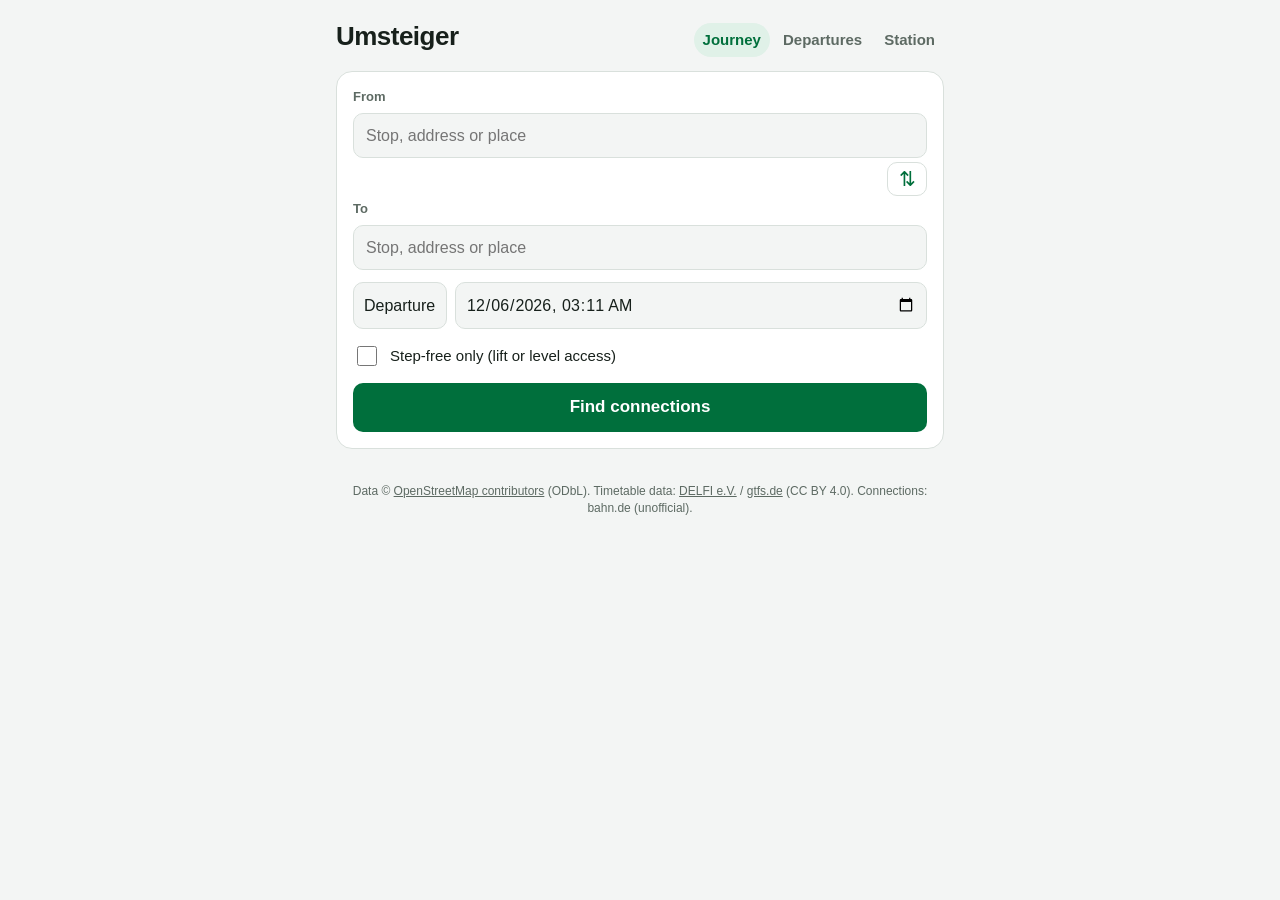
==== index.html @ 1dc1140e "Umsteiger: where to board for the shortest change Co-Authored-By: Claude Opus 5.5 <noreply@anthropic" ====
<!doctype html>
<html lang="de">
<head>
  <meta charset="utf-8">
  <meta name="viewport" content="width=device-width, initial-scale=1, viewport-fit=cover">
  <title>Umsteiger</title>
  <meta name="theme-color" content="#006f3c">
  <meta name="apple-mobile-web-app-capable" content="yes">
  <meta name="mobile-web-app-capable" content="yes">
  <meta name="apple-mobile-web-app-status-bar-style" content="black-translucent">
  <meta name="apple-mobile-web-app-title" content="Umsteiger">
  <link rel="manifest" href="manifest.webmanifest">
  <link rel="apple-touch-icon" href="icons/apple-touch-icon.png">
  <link rel="icon" type="image/png" href="icons/icon-192.png">
  <link rel="stylesheet" href="style.css?v=dev">
  <!-- Links of earlier versions to a station (index.html?id=…) open the station view -->
  <script>if (/[?&](id|lat)=/.test(location.search)) location.replace('station.html' + location.search);</script>
</head>
<body>
  <header class="top">
    <h1>Umsteiger</h1>
    <nav class="tabs">
      <a href="./" aria-current="page" data-i18n="nav.route">Verbindung</a>
      <a href="departures.html" data-i18n="nav.departures">Abfahrten</a>
      <a href="station.html" data-i18n="nav.station">Bahnhof</a>
    </nav>
  </header>

  <main>
    <section class="card form trip-form">
      <div id="progress" class="progress" hidden></div>
      <div class="place-field search">
        <label for="trip-from" data-i18n="r.from">Von</label>
        <div class="search-field">
          <input id="trip-from" type="search" autocomplete="off" autocapitalize="off" spellcheck="false" enterkeyhint="search"
            placeholder="Haltestelle, Adresse oder Ort" data-i18n-attr="placeholder:r.placeholder">
        </div>
        <ul id="trip-from-list" class="results"></ul>
      </div>
      <button id="trip-swap" type="button" class="swap-btn" aria-label="Start und Ziel tauschen" data-i18n-attr="aria-label:r.swap">⇅</button>
      <div class="place-field search">
        <label for="trip-to" data-i18n="r.to">Nach</label>
        <div class="search-field">
          <input id="trip-to" type="search" autocomplete="off" autocapitalize="off" spellcheck="false" enterkeyhint="search"
            placeholder="Haltestelle, Adresse oder Ort" data-i18n-attr="placeholder:r.placeholder">
        </div>
        <ul id="trip-to-list" class="results"></ul>
      </div>
      <div class="when-row">
        <select id="trip-mode" aria-label="Abfahrt oder Ankunft" data-i18n-attr="aria-label:r.modeLabel">
          <option value="dep" data-i18n="r.depart">Abfahrt</option>
          <option value="arr" data-i18n="r.arrive">Ankunft</option>
        </select>
        <input id="trip-when" type="datetime-local" aria-label="Zeit" data-i18n-attr="aria-label:r.when">
      </div>
      <label class="check"><input type="checkbox" id="trip-lift"> <span data-i18n="liftOnly">Nur stufenlos (Aufzug oder ebenerdig)</span></label>
      <button id="trip-search" type="button" class="primary-btn" data-i18n="r.search">Verbindungen suchen</button>
    </section>

    <section id="pick-card" class="card map-card pick-card" hidden>
      <p id="pick-title" class="pick-title"></p>
      <div id="pick-map"></div>
      <p class="hint" data-i18n="r.pickHint">Tippe auf die Karte, um den Punkt zu setzen.</p>
      <div class="pick-actions">
        <button id="pick-cancel" type="button" class="page-btn" data-i18n="r.pickCancel">Abbrechen</button>
        <button id="pick-ok" type="button" class="primary-btn" data-i18n="r.pickOk" disabled>Übernehmen</button>
      </div>
    </section>

    <div id="trip-quick" class="chips quick" hidden></div>

    <p id="trip-status" class="status"></p>

    <div id="trip-earlier-row" class="actions" hidden><button id="trip-earlier" type="button" class="page-btn" data-i18n="r.earlier">Früher</button></div>
    <section id="trips" class="trips"></section>
    <div id="trip-later-row" class="actions" hidden><button id="trip-later" type="button" class="page-btn" data-i18n="r.later">Später</button></div>
  </main>

  <footer>
    <span data-i18n="footData">Daten ©</span> <a href="https://www.openstreetmap.org/copyright" target="_blank" rel="noopener" data-i18n="footOsm">OpenStreetMap-Mitwirkende</a> (ODbL).
    <span data-i18n="footTimetable">Fahrplandaten:</span> <a href="https://www.delfi.de" target="_blank" rel="noopener">DELFI e.V.</a> /
    <a href="https://gtfs.de" target="_blank" rel="noopener">gtfs.de</a> (CC BY 4.0).
    <span data-i18n="r.footJourneys">Verbindungen: bahn.de (inoffiziell).</span>
  </footer>

  <script src="i18n.js?v=dev"></script>
  <script src="core.js?v=dev"></script>
  <script src="common.js?v=dev"></script>
  <script src="stationdata.js?v=dev"></script>
  <script src="stationmap.js?v=dev"></script>
  <script src="route.js?v=dev"></script>
</body>
</html>
---- style.css ----
:root {
  --bg: #f3f5f4;
  --card: #ffffff;
  --text: #17201b;
  --muted: #5d6a63;
  --line: #d9e0dc;
  --accent: #006f3c;      /* S-Bahn green */
  --accent-soft: #e0f1e8;
  --pick: #e8710a;
  --warn-bg: #fff4e0;
  --warn: #8a5300;
  color-scheme: light dark;
}
@media (prefers-color-scheme: dark) {
  :root {
    --bg: #111513;
    --card: #1b211e;
    --text: #e8eeea;
    --muted: #9aa8a0;
    --line: #2d3631;
    --accent: #3fbf7f;
    --accent-soft: #1f3a2c;
    --pick: #ff9a3d;
    --warn-bg: #3a2c12;
    --warn: #ffc76b;
  }
}

* { box-sizing: border-box; }
html, body { margin: 0; }
body {
  background: var(--bg);
  color: var(--text);
  font: 16px/1.45 -apple-system, BlinkMacSystemFont, "Segoe UI", Roboto, sans-serif;
  padding: env(safe-area-inset-top) env(safe-area-inset-right) env(safe-area-inset-bottom) env(safe-area-inset-left);
}

header { padding: 18px 16px 6px; }
h1 { margin: 0; font-size: 26px; letter-spacing: -0.02em; }

.search-field { position: relative; }
.search input { width: 100%; font: inherit; font-size: 16px; padding: 10px 44px 10px 12px; border-radius: 10px;
  border: 1px solid var(--line); background: var(--bg); color: var(--text); -webkit-appearance: none; appearance: none; }
.search input::-webkit-search-cancel-button { -webkit-appearance: none; display: none; }
.clear-btn { position: absolute; top: 0; right: 0; width: 44px; height: 100%; font: inherit; font-size: 22px; line-height: 1;
  color: var(--muted); background: none; border: 0; cursor: pointer; }
.link-btn { font: inherit; font-size: 14px; color: var(--accent); background: none; border: 0; padding: 10px 0 0; cursor: pointer; }
.search .hint { padding: 8px 0 0; }
.results { list-style: none; margin: 8px 0 0; padding: 0; }
.results:empty { margin: 0; }
.results li a { display: block; padding: 10px 2px; border-top: 1px solid var(--line); color: var(--text); text-decoration: none; }
.results li:first-child a { border-top: 0; }
.results small { display: block; color: var(--muted); font-size: 13px; }
.results .res-title { font-size: 13px; font-weight: 600; color: var(--muted); padding: 6px 2px 2px; }

.no-station .form, .no-station .map-card, .no-station .actions { display: none; }

main { padding: 8px 16px 16px; max-width: 640px; margin: 0 auto; }
header, footer { max-width: 640px; margin: 0 auto; }

.card {
  background: var(--card);
  border: 1px solid var(--line);
  border-radius: 16px;
  padding: 16px;
  margin-bottom: 14px;
}

.form label { display: block; font-size: 13px; font-weight: 600; color: var(--muted); margin: 10px 0 6px; }
.form label:first-child { margin-top: 0; }
#from-row label, #live-row:not([hidden]) + #line-row label { margin-top: 10px; }
select {
  width: 100%;
  font: inherit;
  font-size: 17px;
  padding: 12px;
  border-radius: 10px;
  border: 1px solid var(--line);
  background: var(--bg);
  color: var(--text);
  -webkit-appearance: none;
  appearance: none;
}
.form .check { display: flex; align-items: center; gap: 10px; font-size: 15px; font-weight: 500; color: var(--text); margin-top: 14px; }
.check input { width: 20px; height: 20px; accent-color: var(--accent); }

.result .verdict { font-size: 32px; font-weight: 750; letter-spacing: -0.02em; margin: 0; color: var(--accent); }
.result .detail { margin: 10px 0 0; color: var(--muted); }
.result .warn { background: var(--warn-bg); color: var(--warn); border-radius: 10px; padding: 10px 12px; font-size: 14px; margin-top: 12px; }

.train { position: relative; margin: 14px 0 4px; }
.train-body { display: flex; height: 40px; border-radius: 10px 22px 22px 10px; overflow: hidden; border: 2px solid var(--line); }
.seg { flex: 1; display: flex; align-items: center; justify-content: center; font-size: 13px; color: var(--muted); border-right: 1px solid var(--line); }
.seg:last-child { border-right: 0; }
.seg.on { background: var(--accent); color: #fff; font-weight: 700; }
.marker { position: absolute; top: -7px; width: 4px; height: 54px; border-radius: 2px; background: var(--pick); transform: translateX(-2px); }
.dir { display: flex; justify-content: space-between; font-size: 12px; color: var(--muted); }

.status { color: var(--muted); font-size: 14px; margin: 0 4px 14px; }
.status.error { color: #c0392b; }

.map-card { padding: 0; overflow: hidden; }
#map { height: 340px; background: var(--line); }
.hint { font-size: 13px; color: var(--muted); margin: 0; padding: 10px 14px; }

.alts-row { padding: 14px 14px 12px; }
.alts-row label { display: block; font-size: 13px; font-weight: 600; color: var(--muted); margin: 0 0 6px; }

.actions { display: flex; flex-wrap: wrap; align-items: center; justify-content: center; gap: 8px 12px; }
.actions [hidden], .actions[hidden] { display: none; }
.stored { color: var(--muted); font-size: 13px; }
button#reload { font: inherit; padding: 10px 18px; border-radius: 10px; border: 1px solid var(--line); background: var(--card); color: var(--text); }

footer { font-size: 12px; color: var(--muted); padding: 4px 16px 24px; text-align: center; }
footer a { color: inherit; }

.lbl { background: var(--card); color: var(--text); border: 1px solid var(--line); border-radius: 6px; padding: 1px 6px; font-size: 12px; font-weight: 700; white-space: nowrap; }
.lbl.front { background: var(--accent); color: #fff; border-color: var(--accent); }

.result .section { display: flex; align-items: center; gap: 8px; font-weight: 650; margin: 6px 0 2px; }
.result .section b { display: inline-grid; place-items: center; min-width: 28px; height: 28px; padding: 0 6px; border-radius: 8px;
  background: var(--accent); color: #fff; font-size: 16px; }
.result .walk { background: var(--warn-bg); color: var(--warn); border-radius: 10px; padding: 8px 12px; font-size: 14px; margin: 8px 0 0; }
.lbl.sec { background: var(--accent); color: #fff; border-color: var(--accent); }

.live-info { font-size: 14px; color: var(--muted); margin: 6px 0 0; }
.live-info.error { color: var(--warn); }
#live-row { padding-bottom: 6px; border-bottom: 1px solid var(--line); margin-bottom: 4px; }

.form { position: relative; overflow: hidden; }
.progress { position: absolute; left: 0; top: 0; width: 100%; height: 3px; overflow: hidden; }
.progress::after { content: ""; position: absolute; top: 0; left: -40%; width: 40%; height: 100%; border-radius: 2px;
  background: var(--accent); animation: progress 1.1s ease-in-out infinite; }
@keyframes progress { to { left: 100%; } }
@media (prefers-reduced-motion: reduce) {
  .progress::after { left: 0; width: 100%; animation: none; opacity: .5; }
}
#live-time { font: inherit; font-size: 16px; padding: 8px 10px; border-radius: 10px; border: 1px solid var(--line);
  background: var(--card); color: var(--text); }

.live-head { display: flex; justify-content: space-between; align-items: center; gap: 10px; margin: 10px 0 6px; }
.form .live-head label { margin: 0; }
.filter-btn { display: inline-flex; align-items: center; gap: 5px; font: inherit; font-size: 14px; color: var(--accent);
  background: none; border: 0; padding: 4px 0; cursor: pointer; }
.filter-btn:focus-visible { outline: 3px solid var(--pick); outline-offset: 2px; }
.kind-icon { display: inline-grid; place-items: center; flex: none; width: 22px; height: 22px; font-size: 14px; font-weight: 750;
  line-height: 1; color: #fff; }
.kind-icon svg { width: 15px; height: 15px; display: block; }
.kind-icon.s { background: #008d4f; border-radius: 50%; }
.kind-icon.u { background: #0065ae; border-radius: 4px; }
.kind-icon.r { background: #c8102e; border-radius: 6px; }
.kind-icon.off { opacity: .28; filter: grayscale(1); }
.kind-icon.none { opacity: .45; }
.chips { display: flex; flex-wrap: wrap; gap: 6px; margin-bottom: 10px; }
.chips[hidden] { display: none; }
.chip { display: inline-flex; align-items: center; gap: 7px; font: inherit; font-size: 15px; padding: 6px 12px; border-radius: 999px;
  border: 1px solid var(--line); background: var(--card); color: var(--text); cursor: pointer; }
.chip small { color: var(--muted); font-variant-numeric: tabular-nums; }
/* Selected chips stay light, so the coloured icons remain readable */
.chip[aria-pressed="true"] { background: var(--accent-soft); border-color: var(--accent); }
.chip[aria-pressed="false"] .kind-icon { opacity: .45; filter: grayscale(1); }
.chip:disabled { opacity: .45; cursor: default; }
.chip:focus-visible { outline: 3px solid var(--pick); outline-offset: 2px; }

/* Navigation between journey search and station view */
header.top { display: flex; align-items: baseline; justify-content: space-between; gap: 12px; }
.tabs { display: flex; gap: 4px; }
.tabs a { font-size: 15px; font-weight: 600; color: var(--muted); text-decoration: none; padding: 6px 10px; border-radius: 999px; }
.tabs a[aria-current="page"] { background: var(--accent-soft); color: var(--accent); }

/* Journey search */
.trip-form .place-field label { margin-top: 0; }
.trip-form .place-field + .swap-btn + .place-field label { margin-top: 0; }
.swap-btn { display: block; margin: 4px 0 4px auto; font: inherit; font-size: 20px; line-height: 1; color: var(--accent);
  background: none; border: 1px solid var(--line); border-radius: 10px; width: 40px; height: 34px; cursor: pointer; }
.when-row { display: flex; gap: 8px; margin-top: 12px; }
.when-row select { width: auto; flex: none; font-size: 16px; padding: 10px; }
.when-row input { flex: 1; min-width: 0; font: inherit; font-size: 16px; padding: 10px; border-radius: 10px;
  border: 1px solid var(--line); background: var(--bg); color: var(--text); }
.primary-btn { display: block; width: 100%; margin-top: 14px; font: inherit; font-size: 17px; font-weight: 650; padding: 12px;
  border-radius: 10px; border: 0; background: var(--accent); color: #fff; cursor: pointer; }
.page-btn { font: inherit; padding: 8px 18px; border-radius: 10px; border: 1px solid var(--line); background: var(--card); color: var(--text); margin-bottom: 14px; }

.trip { padding: 0; }
.trip-head { display: grid; grid-template-columns: 1fr auto; gap: 4px 10px; width: 100%; text-align: left; font: inherit; color: var(--text);
  background: none; border: 0; padding: 14px 16px; cursor: pointer; }
.trip-times { font-size: 19px; font-weight: 700; font-variant-numeric: tabular-nums; }
.trip-meta { color: var(--muted); font-size: 14px; text-align: right; align-self: center; }
.trip-lines { grid-column: 1 / -1; display: flex; flex-wrap: wrap; gap: 4px; }
.line-chip { display: inline-block; font-size: 13px; font-weight: 700; color: #fff; background: #c8102e; border-radius: 6px; padding: 1px 7px; }
.line-chip.s { background: #008d4f; border-radius: 999px; }
.line-chip.u { background: #0065ae; border-radius: 4px; }
.line-chip.b { background: #95276e; }
.line-chip.t { background: #cc0a22; }
.late { color: #c0392b; font-weight: 650; margin-left: 3px; }
.muted { color: var(--muted); }
.legs { border-top: 1px solid var(--line); padding: 6px 16px 14px; }
.leg { padding: 10px 0; border-bottom: 1px solid var(--line); }
.leg:last-child { border-bottom: 0; }
.leg.walk { color: var(--muted); font-size: 14px; padding: 8px 0 8px 12px; }
.leg-line { display: flex; flex-wrap: wrap; gap: 8px; align-items: center; margin-bottom: 4px; font-size: 14px; }
.leg-stop { font-size: 15px; }
.leg-stop time { display: inline-block; min-width: 44px; font-weight: 650; font-variant-numeric: tabular-nums; }
.leg .warn { background: var(--warn-bg); color: var(--warn); border-radius: 10px; padding: 8px 10px; font-size: 13px; margin: 8px 0 0; }
.advice { margin-top: 10px; background: var(--accent-soft); border-radius: 12px; padding: 10px 12px; }
.advice p { margin: 0; font-size: 14px; }
.advice .advice-head { font-size: 12px; font-weight: 650; color: var(--muted); text-transform: uppercase; letter-spacing: .03em; }
.advice .advice-verdict { font-size: 20px; font-weight: 750; color: var(--accent); margin: 2px 0; }
.advice a { color: var(--accent); white-space: nowrap; }
.advice select { margin-top: 8px; font-size: 15px; padding: 8px 10px; background: var(--card); }
.advice.quiet { background: none; border: 1px dashed var(--line); }
.leg-stop .muted, .leg-stop .late { white-space: nowrap; }

/* Suggestions under the origin/destination fields: own location, map, favourites, recent places */
.results li.res-row { display: flex; align-items: center; border-top: 1px solid var(--line); }
.results li.res-row:first-child { border-top: 0; }
.results li.res-row a { flex: 1; display: flex; align-items: center; gap: 10px; border-top: 0; min-width: 0; }
.results li.res-row.quiet a { color: var(--accent); }
.res-icon { flex: none; width: 24px; text-align: center; font-size: 18px; }
.res-btn { flex: none; width: 40px; height: 40px; font: inherit; font-size: 18px; color: var(--muted); background: none; border: 0; cursor: pointer; }
.results li.res-title { padding: 10px 2px 2px; }
.results li.res-title + li.res-row { border-top: 0; }
.quick { margin: -4px 0 14px; }
.quick .chip { max-width: 100%; overflow: hidden; text-overflow: ellipsis; white-space: nowrap; display: block; }
.pick-title { font-weight: 650; margin: 0; padding: 12px 14px 10px; }
#pick-map { height: 360px; background: var(--line); }
.pick-actions { display: flex; gap: 10px; padding: 0 14px 14px; }
.pick-actions .page-btn { margin: 0; }
.pick-actions .primary-btn { margin: 0; flex: 1; }
.primary-btn:disabled { opacity: .45; cursor: default; }

/* Station map under a change of a journey */
.map-btn { font: inherit; color: var(--accent); background: none; border: 0; padding: 0; cursor: pointer; text-decoration: underline; white-space: nowrap; }
.advice-map { height: 300px; margin: 8px -12px 0; overflow: hidden; background: var(--line); }
.advice-map[hidden] { display: none; }
.advice-map .muted { padding: 12px; }
/* Links that open another page carry an arrow (the map button only opens something here) */
.page-link::after { content: " →"; text-decoration: none; display: inline-block; margin-left: 2px; }

/* Real time in the journey search */
.minor { color: var(--warn); font-weight: 650; margin-left: 3px; }
time.gone { text-decoration: line-through; color: var(--muted); }
.conn { margin: 0 0 6px !important; font-size: 14px; font-weight: 600; color: var(--muted); }
.conn.tight { color: var(--warn); }
.conn.risk { color: #c0392b; }
.notes { font-size: 13px; color: var(--muted); margin: 6px 0 0; }
.notes summary { cursor: pointer; }
.notes p { margin: 4px 0 0; }
.refresh-row { display: flex; justify-content: space-between; align-items: baseline; gap: 10px; font-size: 13px; padding: 4px 0 2px; }
.refresh-row .link-btn { padding: 0; font-size: 14px; }
.legs > .warn { background: var(--warn-bg); color: var(--warn); border-radius: 10px; padding: 8px 10px; font-size: 13px; margin: 8px 0 0; }
.leg-stop + .warn { background: var(--warn-bg); color: var(--warn); border-radius: 10px; padding: 6px 10px; font-size: 13px; margin: 4px 0; }
/* Times stay on one line; the meta text (duration, changes, warnings) wraps instead */
.trip-head { grid-template-columns: auto 1fr; }
.trip-times { white-space: nowrap; }

/* The whole journey on a map */
.row-btns { display: flex; gap: 14px; }
.route-map { height: 320px; margin: 6px -16px 4px; background: var(--line); }
.route-map[hidden] { display: none; }
.route-map .muted { padding: 12px 16px; }

/* Departures */
.now-btn { flex: none; margin: 0; }
.deps { padding: 0; }
.dep { border-top: 1px solid var(--line); }
.dep:first-child { border-top: 0; }
.dep-head { display: grid; grid-template-columns: 58px auto 1fr auto; gap: 4px 10px; align-items: baseline; width: 100%; text-align: left;
  font: inherit; color: var(--text); background: none; border: 0; padding: 11px 14px; cursor: pointer; }
.dep-time { font-weight: 700; font-variant-numeric: tabular-nums; white-space: nowrap; }
.dep-time .late, .dep-time .minor { display: block; margin: 0; font-size: 13px; }
.dep-dir { min-width: 0; }
.dep-dir small { display: block; color: var(--muted); font-size: 13px; }
.dep-dir small.minor { color: var(--warn); margin: 0; }
.dep-track { font-size: 14px; white-space: nowrap; text-align: right; }
.dep.open { background: var(--accent-soft); }
.course { padding: 0 14px 12px; }
.course p { margin: 6px 0; font-size: 14px; }
.course .warn { background: var(--warn-bg); color: var(--warn); border-radius: 10px; padding: 8px 10px; font-size: 13px; }
.course-list ol { list-style: none; margin: 4px 0 0; padding: 0 0 0 12px; border-left: 3px solid var(--accent); }
.course-list li { padding: 4px 0; font-size: 15px; }
.course-list li time { display: inline-block; min-width: 44px; font-weight: 600; font-variant-numeric: tabular-nums; }
.course-list li small { display: block; margin-left: 48px; }
.course-list li.here { font-weight: 750; }
.course-list li.passed { color: var(--muted); }
.course-list:not(.all) li.before { display: none; }
.course-more { padding: 4px 0; }
.stops-btn { display: block; padding: 2px 0 2px 44px; font-size: 13px; }
.leg-stops { list-style: none; margin: 2px 0 4px 20px; padding: 0 0 0 21px; border-left: 3px solid var(--line); font-size: 14px; color: var(--muted); }
.leg-stops[hidden] { display: none; }
.leg-stops li { padding: 2px 0; }
.leg-stops time { display: inline-block; min-width: 44px; font-variant-numeric: tabular-nums; }
/* Three tabs: they move below the title when the screen is too narrow */
header.top { flex-wrap: wrap; row-gap: 4px; }
.tabs a { padding: 6px 9px; }
.dep-line { min-width: 50px; }
.dep-head { grid-template-columns: 58px auto minmax(0, 1fr) auto; }
.dep-dir, .course-list li { overflow-wrap: anywhere; }

/* Map at a change: like the map card of the station view (all access points, train length, hint) */
.advice-card { margin-top: 10px; border-top: 1px solid var(--line); padding-top: 8px; }
.advice-card label { display: block; font-size: 12px; font-weight: 650; color: var(--muted); margin: 6px 0 2px; }
.advice-card select { width: 100%; margin-top: 0; }
.advice-card .live-info { margin: 8px 0 0; font-size: 13px; }
.advice-card .hint { padding: 8px 0 0; }
/* In the box of a change the list of access points uses the full width (the box has its own padding) */
.advice-card .alts-row { padding: 0; }
.advice-card .alts-row label { margin: 6px 0 2px; font-size: 12px; font-weight: 650; }
.point-clear-row { padding-top: 0; }
.point-clear-row .link-btn { padding: 0; }
.warn .area-retry { padding: 0; color: inherit; text-decoration: underline; font-weight: 650; }
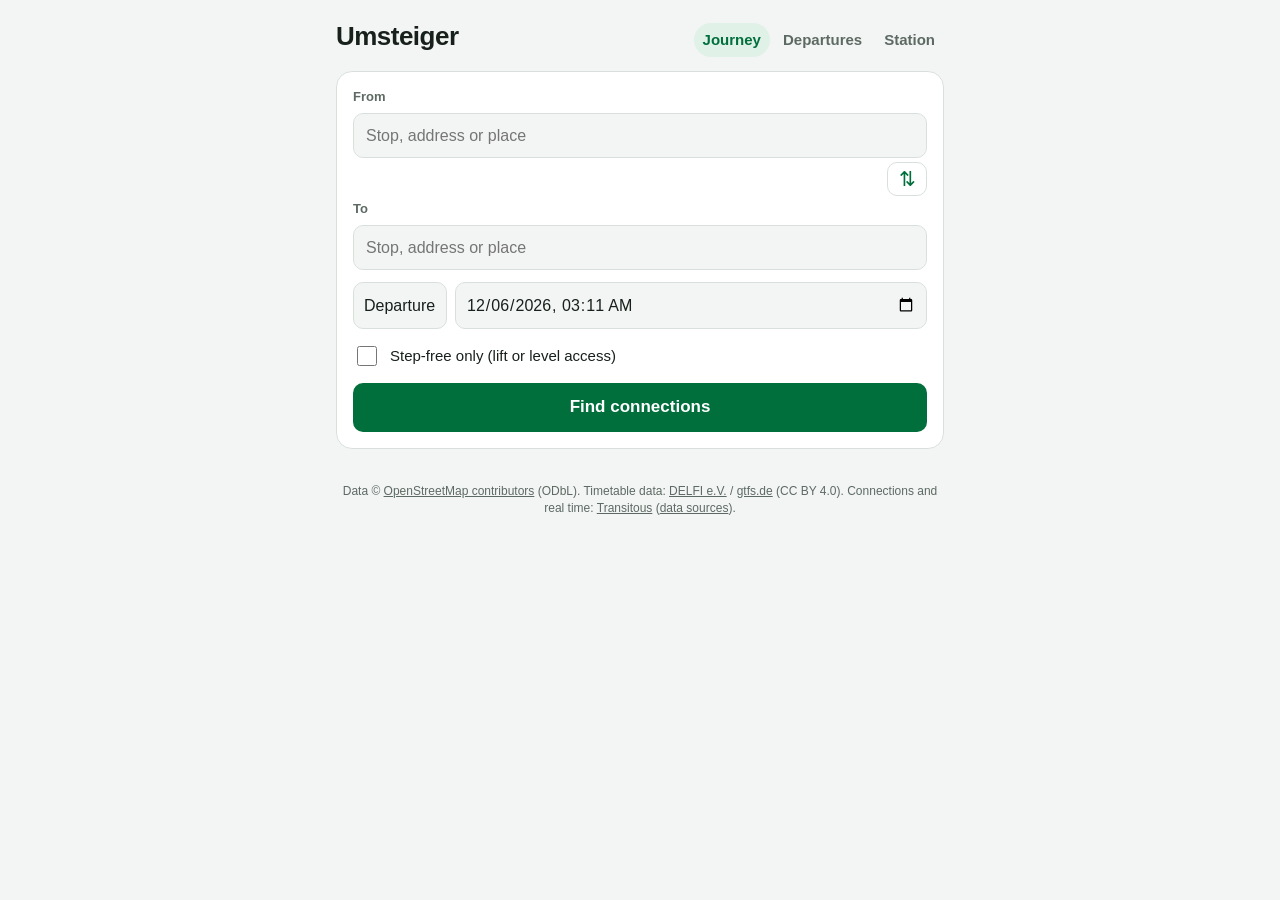
==== commit cd6c8281: "Journeys, departures and real time from Transitous instead of bahn.de bahn.de blocks clients that ar" ====
--- a/index.html
+++ b/index.html
@@ -80,7 +80,8 @@
     <span data-i18n="footData">Daten ©</span> <a href="https://www.openstreetmap.org/copyright" target="_blank" rel="noopener" data-i18n="footOsm">OpenStreetMap-Mitwirkende</a> (ODbL).
     <span data-i18n="footTimetable">Fahrplandaten:</span> <a href="https://www.delfi.de" target="_blank" rel="noopener">DELFI e.V.</a> /
     <a href="https://gtfs.de" target="_blank" rel="noopener">gtfs.de</a> (CC BY 4.0).
-    <span data-i18n="r.footJourneys">Verbindungen: bahn.de (inoffiziell).</span>
+    <span data-i18n="footLive">Verbindungen und Echtzeit:</span> <a href="https://transitous.org/" target="_blank" rel="noopener">Transitous</a>
+    (<a href="https://transitous.org/sources/" target="_blank" rel="noopener" data-i18n="footSources">Datenquellen</a>).
   </footer>
 
   <script src="i18n.js?v=dev"></script>
